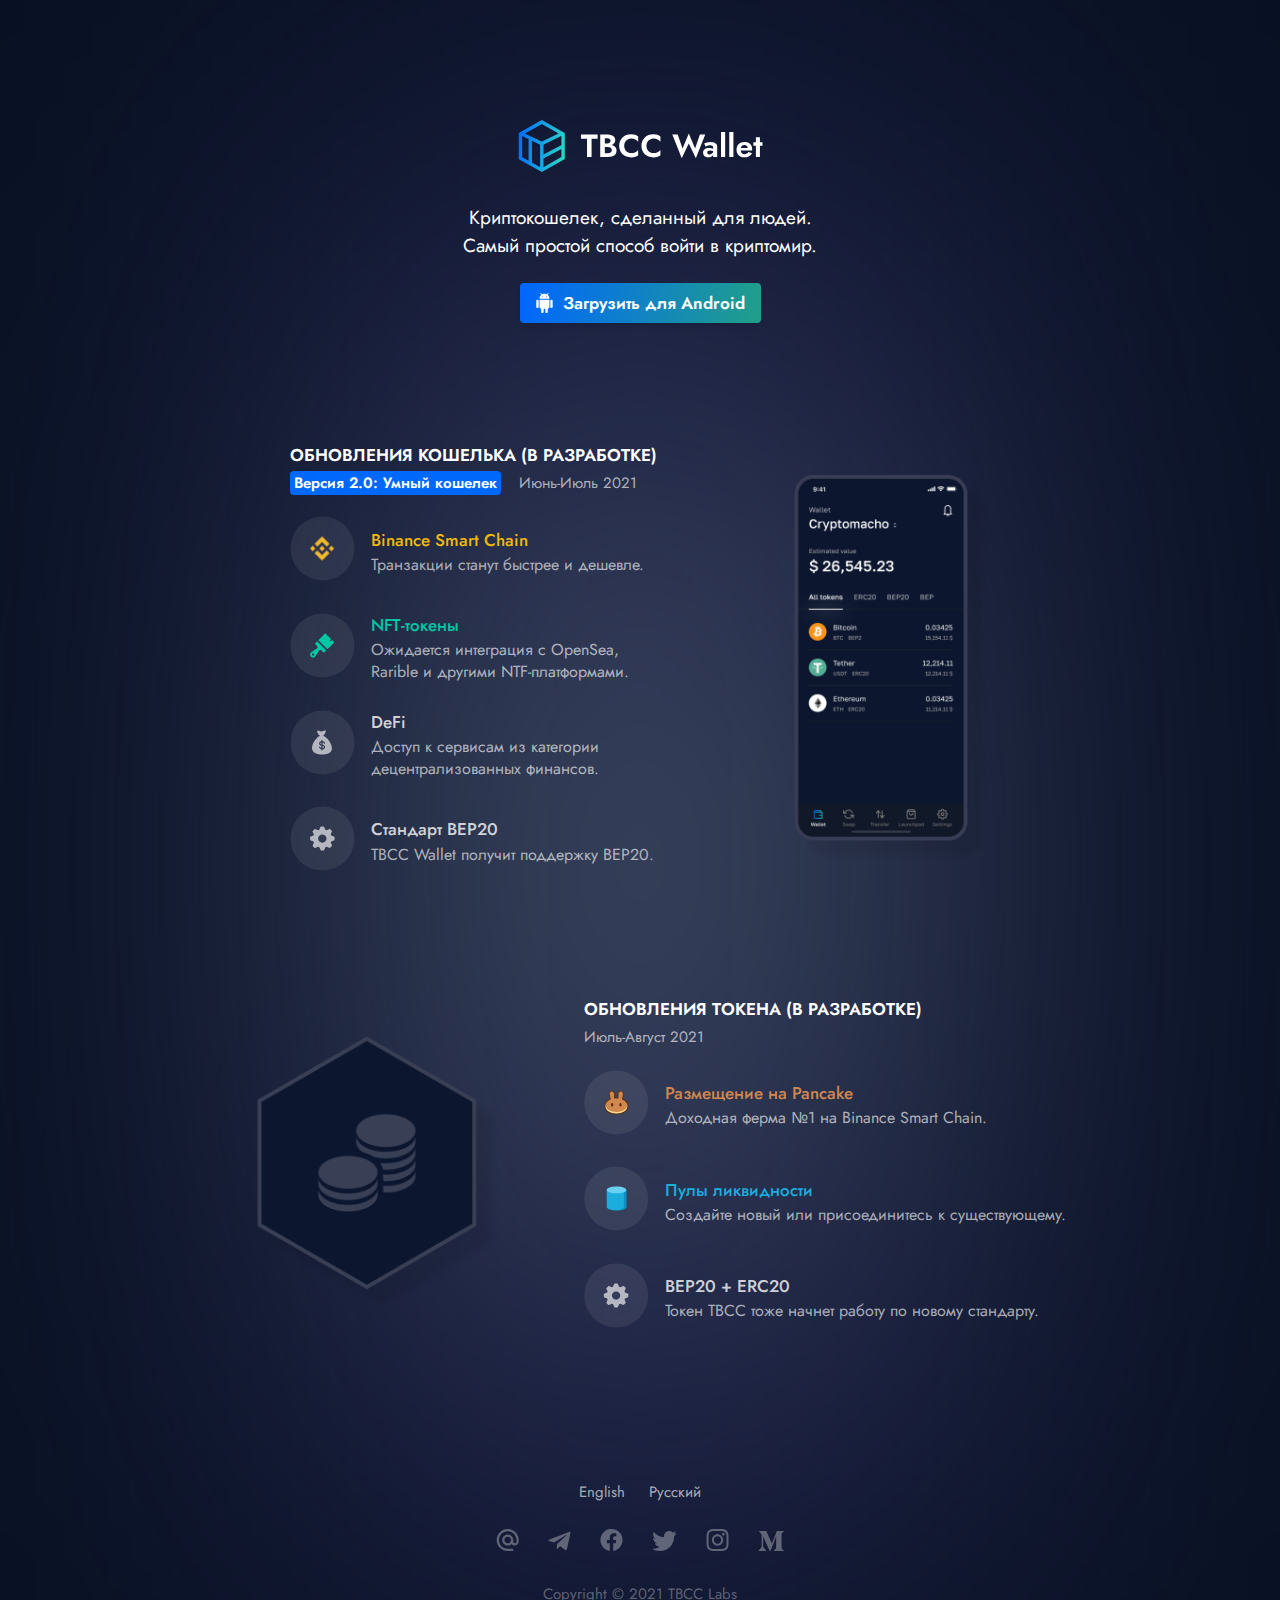
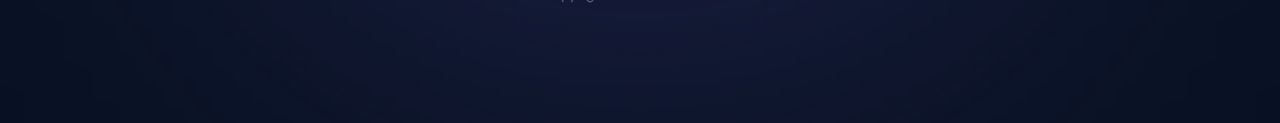
==== ru/index.html @ 80586e75 "rrr" ====
<!DOCTYPE html>
<html lang="en">
  <head>
    <meta charset="utf-8">
    <meta name="viewport" content="width=device-width, initial-scale=1, user-scalable=no, shrink-to-fit=no">
    <link rel="shortcut icon" type="image/x-icon" sizes="256x256" href="../favicon.ico"/>
    <link rel="stylesheet" href="../css/style.css">
    <title>TBCC Wallet</title>
  </head>
<body>


<!-- Yandex.Metrika counter -->
<script type="text/javascript" >
    (function(m,e,t,r,i,k,a){m[i]=m[i]||function(){(m[i].a=m[i].a||[]).push(arguments)};
        m[i].l=1*new Date();k=e.createElement(t),a=e.getElementsByTagName(t)[0],k.async=1,k.src=r,a.parentNode.insertBefore(k,a)})
    (window, document, "script", "https://mc.yandex.ru/metrika/tag.js", "ym");

    ym(75607003, "init", {
        clickmap:true,
        trackLinks:true,
        accurateTrackBounce:true
    });
</script>
<noscript><div><img src="https://mc.yandex.ru/watch/75607003" style="position:absolute; left:-9999px;" alt="" /></div></noscript>
<!-- /Yandex.Metrika counter -->

<!--заглушка-->
<section>
    <div class="center-block">

        <a href="index.html" class="logo">
            <img src="../img/logo.svg" alt="">
        </a>

        <p id="plugP" style="margin-bottom: 0">
            Криптокошелек, сделанный для людей.
        </p>
        <p id="plugPTwo" style="margin-top: 0">Самый простой способ войти в криптомир.</p>

        <a href="https://hk.tbcc.tech/update/tbccwallet.apk" class="btn">
            <svg width="17" height="20" viewBox="0 0 17 20" fill="none" xmlns="http://www.w3.org/2000/svg">
                <g clip-path="url(#clip0)">
                    <path d="M1.41553 6.65836C0.726525 6.65836 0.167969 7.21691 0.167969 7.90592V13.7279C0.167969 14.4169 0.726525 14.9754 1.41553 14.9754C2.10454 14.9754 2.66309 14.4169 2.66309 13.7279V7.90592C2.66309 7.21691 2.10454 6.65836 1.41553 6.65836Z" fill="white"/>
                    <path d="M15.5544 6.65836C14.8654 6.65836 14.3069 7.21691 14.3069 7.90592V13.7279C14.3069 14.4169 14.8654 14.9754 15.5544 14.9754C16.2435 14.9754 16.802 14.4169 16.802 13.7279V7.90592C16.802 7.21691 16.2435 6.65836 15.5544 6.65836Z" fill="white"/>
                    <path d="M13.0594 6.65836H3.91062C3.68095 6.65836 3.49475 6.84455 3.49475 7.07422V13.7279C3.49456 14.7161 4.18992 15.5679 5.15818 15.7656V18.7181C5.15818 19.4071 5.71674 19.9657 6.40575 19.9657C7.09475 19.9657 7.65331 19.4071 7.65331 18.7181V15.8071H9.31674V18.7181C9.31674 19.4071 9.8753 19.9657 10.5643 19.9657C11.2533 19.9657 11.8119 19.4071 11.8119 18.7181V15.7656C12.7801 15.5679 13.4755 14.7161 13.4753 13.7279V7.07422C13.4753 6.84455 13.2891 6.65836 13.0594 6.65836Z" fill="white"/>
                    <path d="M11.5082 1.72799L12.5221 0.71497C12.6872 0.555399 12.6918 0.292163 12.5323 0.126939C12.3727 -0.0382459 12.1095 -0.0428073 11.9442 0.116725C11.9408 0.120078 11.9374 0.123469 11.934 0.126939L10.753 1.30799C9.30654 0.679649 7.66416 0.679649 6.21769 1.30799L5.03668 0.126121C4.87149 -0.0334506 4.60822 -0.0288502 4.44865 0.136335C4.29301 0.297505 4.29301 0.552982 4.44865 0.714113L5.46167 1.72795C4.2267 2.54511 3.48705 3.92994 3.49469 5.41076C3.49469 5.64043 3.68089 5.82663 3.91056 5.82663H13.0594C13.289 5.82663 13.4752 5.64043 13.4752 5.41076C13.4828 3.92998 12.7432 2.54515 11.5082 1.72799Z" fill="white"/>
                    <path d="M6.40574 4.16325C6.63541 4.16325 6.8216 3.97706 6.8216 3.74738C6.8216 3.5177 6.63541 3.33151 6.40574 3.33151C6.17606 3.33151 5.98987 3.5177 5.98987 3.74738C5.98987 3.97706 6.17606 4.16325 6.40574 4.16325Z" fill="#046CF3"/>
                    <path d="M10.5643 4.16325C10.794 4.16325 10.9802 3.97706 10.9802 3.74738C10.9802 3.5177 10.794 3.33151 10.5643 3.33151C10.3346 3.33151 10.1484 3.5177 10.1484 3.74738C10.1484 3.97706 10.3346 4.16325 10.5643 4.16325Z" fill="#046CF3"/>
                </g>
                <defs>
                    <clipPath id="clip0">
                        <rect width="16.6862" height="20" fill="white" transform="translate(0.139648)"/>
                    </clipPath>
                </defs>
            </svg>
            <span id="plugButton">Загрузить для Android</span>
        </a>

        <div class="two-block">
            <div class="column-one">
                <h2 id="plugCaption">Обновления кошелька (в разработке)</h2>
                <div class="caption">
                    <i id="plugVersion">Версия 2.0: Умный кошелек</i>
                    <span id="plugCaptionSpan">Июнь-Июль 2021</span>
                </div>
                <div class="column__list">
                    <div class="list-item">
                        <div class="logo-icon">
                            <img src="../img/icon1.svg" alt="">
                        </div>
                        <div class="text">
                            <div class="name name--yellow">Binance Smart Chain</div>
                            <p id="plugItemOne">Транзакции станут быстрее и дешевле.</p>
                        </div>
                    </div>
                    <div class="list-item">
                        <div class="logo-icon">
                            <img src="../img/icon2.svg" alt="">
                        </div>
                        <div class="text">
                            <div class="name name--green" id="plugSpanOne">NFT-токены</div>
                            <p id="plugItemTwo" style="max-width: 280px">
                                Ожидается интеграция с OpenSea, Rarible и другими NTF-платформами.
                            </p>
                        </div>
                    </div>
                    <div class="list-item">
                        <div class="logo-icon">
                            <img src="../img/icon4.svg" alt="">
                        </div>
                        <div class="text">
                            <div class="name">DeFi</div>
                            <p id="plugItemFour">Доступ к сервисам из категории децентрализованных финансов.</p>
                        </div>
                    </div>
                    <div class="list-item">
                        <div class="logo-icon">
                            <img src="../img/icon3.svg" alt="">
                        </div>
                        <div class="text">
                            <div class="name" id="plugSpanTwo">Стандарт BEP20</div>
                            <p id="plugItemThree">
                                TBCC Wallet получит поддержку BEP20.
                            </p>
                        </div>
                    </div>
                </div>
            </div>
            <div class="column-two">
                <div class="img">
                    <img src="../img/plug2.png"
                         alt="img"
                         srcset="../img/plug2.png 2x"
                    >
                </div>
            </div>
        </div>

        <div class="two-block reverse">
            <div class="column-two">
                <div class="img">
                    <img src="../img/token1x.png">
                </div>
            </div>
            <div class="column-one">
                <h2 id="plugH2Two">Обновления токена (в разработке)</h2>
                <div class="caption">
                    <span style="margin-left: 0; margin-top: -2px" id="plugSpanThree">Июль-Август 2021</span>
                </div>
                <div class="column__list">
                    <div class="list-item">
                        <div class="logo-icon">
                            <img src="../img/icon5.svg" alt="">
                        </div>
                        <div class="text">
                            <div class="name name--orange" id="plugSpanFour">Размещение на Pancake</div>
                            <p id="plugItemFive" class="no-wrap">Доходная ферма №1 на Binance Smart Chain.</p>
                        </div>
                    </div>
                    <div class="list-item">
                        <div class="logo-icon">
                            <img src="../img/icon6.svg" alt="">
                        </div>
                        <div class="text">
                            <div class="name name--blue" id="plugSpanFive">Пулы ликвидности</div>
                            <p id="plugItemSix" class="no-wrap">
                                Создайте новый или присоединитесь к существующему.
                            </p>
                        </div>
                    </div>
                    <div class="list-item">
                        <div class="logo-icon">
                            <img src="../img/icon7.svg" alt="">
                        </div>
                        <div class="text">
                            <div class="name">BEP20 + ERC20</div>
                            <p id="plugItemSeven" class="no-wrap">Токен TBCC тоже начнет работу по новому стандарту.</p>
                        </div>
                    </div>
                </div>
            </div>
        </div>

        <div class="lang-box">
            <!--            <span id="lang-ch">简体中文</span>-->
            <span style="margin-left: 0" id="lang-en">English</span>
            <span id="lang-ru">Русский</span>
        </div>

        <div class="soc-box">
            <a href="mailto:feedback@tbccwallet.com">
                <svg width="23" height="22" viewBox="0 0 23 22" fill="none" xmlns="http://www.w3.org/2000/svg">
                    <path d="M11.7123 0C5.64028 0 0.71228 4.928 0.71228 11C0.71228 17.072 5.64028 22 11.7123 22H17.2123V19.8H11.7123C6.93828 19.8 2.91228 15.774 2.91228 11C2.91228 6.226 6.93828 2.2 11.7123 2.2C16.4863 2.2 20.5123 6.226 20.5123 11V12.573C20.5123 13.442 19.7313 14.3 18.8623 14.3C17.9933 14.3 17.2123 13.442 17.2123 12.573V11C17.2123 7.964 14.7483 5.5 11.7123 5.5C8.67628 5.5 6.21228 7.964 6.21228 11C6.21228 14.036 8.67628 16.5 11.7123 16.5C13.2303 16.5 14.6163 15.884 15.6063 14.883C16.3213 15.862 17.5533 16.5 18.8623 16.5C21.0293 16.5 22.7123 14.74 22.7123 12.573V11C22.7123 4.928 17.7843 0 11.7123 0ZM11.7123 14.3C9.88628 14.3 8.41228 12.826 8.41228 11C8.41228 9.174 9.88628 7.7 11.7123 7.7C13.5383 7.7 15.0123 9.174 15.0123 11C15.0123 12.826 13.5383 14.3 11.7123 14.3Z" fill="white" fill-opacity="0.32"/>
                </svg>
            </a>
            <a href="https://t.me/tbcc_news">
                <svg width="23" height="20" viewBox="0 0 23 20" fill="none" xmlns="http://www.w3.org/2000/svg">
                    <path d="M20.9279 0.895567L1.44176 8.40964C0.112916 8.94285 0.119189 9.68516 1.20129 10.0166L6.2009 11.5775L17.7788 4.27256C18.3256 3.94114 18.8264 4.11887 18.4145 4.4848L9.03423 12.9503L9.13041 13.1186L9.03423 12.9513L8.68921 18.1078C8.88517 18.1053 9.07802 18.0585 9.2533 17.9709C9.42858 17.8833 9.58174 17.7571 9.70126 17.6018L12.1321 15.2389L17.1871 18.9756C18.1176 19.4879 18.7888 19.2223 19.0209 18.1109L22.3393 2.4722C22.6791 1.1099 21.8197 0.492001 20.93 0.895567" fill="white"/>
                </svg>
            </a>
            <a href="https://www.facebook.com/TBCC-Labs-112734580490523/" class="facebook">
                <svg width="23" height="22" viewBox="0 0 23 22" fill="none" xmlns="http://www.w3.org/2000/svg">
                    <path d="M22.5502 11.0687C22.5504 8.95335 21.9444 6.88221 20.8039 5.1006C19.6635 3.31899 18.0363 1.90154 16.1151 1.01612C14.194 0.130707 12.0593 -0.185581 9.96393 0.104716C7.86856 0.395012 5.90028 1.27973 4.29219 2.6541C2.6841 4.02846 1.50357 5.8349 0.890414 7.85946C0.277253 9.88403 0.25715 12.0419 0.832484 14.0775C1.40782 16.1132 2.55449 17.9413 4.13669 19.3454C5.7189 20.7495 7.67035 21.6707 9.75994 22V14.2608H6.93329V11.0687H9.75994V8.6296C9.69834 8.06038 9.76279 7.48458 9.94873 6.94308C10.1347 6.40157 10.4375 5.90764 10.8358 5.49635C11.2341 5.08506 11.7181 4.76649 12.2533 4.56326C12.7886 4.36003 13.362 4.27712 13.9329 4.32042C14.7578 4.33149 15.5815 4.409 16.3942 4.5485V7.25004H15.0036C14.7651 7.21912 14.5228 7.24197 14.2943 7.31692C14.0658 7.39187 13.857 7.51701 13.6832 7.68318C13.5094 7.84935 13.375 8.05232 13.2898 8.2772C13.2047 8.50209 13.1709 8.74318 13.1911 8.98279V11.0577H16.2691L15.7786 14.2486H13.1911V21.9889C15.7989 21.5879 18.1767 20.266 19.8936 18.2626C21.6106 16.2593 22.553 13.7071 22.5502 11.0687Z" fill="white"/>
                </svg>
            </a>
            <a href="https://m.facebook.com/TBCC-Labs-112734580490523/" class="facebook-mobile">
                <svg width="23" height="22" viewBox="0 0 23 22" fill="none" xmlns="http://www.w3.org/2000/svg">
                    <path d="M22.5502 11.0687C22.5504 8.95335 21.9444 6.88221 20.8039 5.1006C19.6635 3.31899 18.0363 1.90154 16.1151 1.01612C14.194 0.130707 12.0593 -0.185581 9.96393 0.104716C7.86856 0.395012 5.90028 1.27973 4.29219 2.6541C2.6841 4.02846 1.50357 5.8349 0.890414 7.85946C0.277253 9.88403 0.25715 12.0419 0.832484 14.0775C1.40782 16.1132 2.55449 17.9413 4.13669 19.3454C5.7189 20.7495 7.67035 21.6707 9.75994 22V14.2608H6.93329V11.0687H9.75994V8.6296C9.69834 8.06038 9.76279 7.48458 9.94873 6.94308C10.1347 6.40157 10.4375 5.90764 10.8358 5.49635C11.2341 5.08506 11.7181 4.76649 12.2533 4.56326C12.7886 4.36003 13.362 4.27712 13.9329 4.32042C14.7578 4.33149 15.5815 4.409 16.3942 4.5485V7.25004H15.0036C14.7651 7.21912 14.5228 7.24197 14.2943 7.31692C14.0658 7.39187 13.857 7.51701 13.6832 7.68318C13.5094 7.84935 13.375 8.05232 13.2898 8.2772C13.2047 8.50209 13.1709 8.74318 13.1911 8.98279V11.0577H16.2691L15.7786 14.2486H13.1911V21.9889C15.7989 21.5879 18.1767 20.266 19.8936 18.2626C21.6106 16.2593 22.553 13.7071 22.5502 11.0687Z" fill="white"/>
                </svg>
            </a>
            <a href="https://twitter.com/LabsTbcc">
                <svg width="25" height="20" viewBox="0 0 25 20" fill="none" xmlns="http://www.w3.org/2000/svg">
                    <path d="M24.6788 2.37236C23.7741 2.77326 22.8022 3.04414 21.7805 3.16658C22.8347 2.53575 23.6234 1.5429 23.9995 0.373289C23.009 0.961624 21.9249 1.37575 20.7945 1.59766C20.0342 0.78596 19.0273 0.247955 17.93 0.0671694C16.8327 -0.113617 15.7064 0.0729309 14.726 0.59785C13.7456 1.12277 12.9659 1.95669 12.5079 2.97014C12.05 3.98359 11.9395 5.11988 12.1936 6.20257C10.1866 6.1018 8.22317 5.58015 6.43082 4.67147C4.63848 3.76279 3.05722 2.48739 1.78969 0.928046C1.35629 1.67567 1.10708 2.54248 1.10708 3.46563C1.10659 4.29667 1.31125 5.11499 1.70288 5.84798C2.09451 6.58096 2.66101 7.20594 3.35211 7.66748C2.55061 7.64198 1.7668 7.42541 1.0659 7.03579V7.1008C1.06582 8.26638 1.46901 9.39609 2.20704 10.2982C2.94507 11.2004 3.9725 11.8194 5.11498 12.0503C4.37146 12.2515 3.59193 12.2811 2.83528 12.137C3.15762 13.1399 3.78551 14.0169 4.63105 14.6452C5.47659 15.2735 6.49745 15.6217 7.55071 15.641C5.76274 17.0446 3.55461 17.806 1.28152 17.8026C0.878871 17.8027 0.476558 17.7792 0.0766602 17.7322C2.38397 19.2157 5.06984 20.003 7.81292 20C17.0986 20 22.1749 12.3092 22.1749 5.63915C22.1749 5.42245 22.1694 5.20358 22.1597 4.98687C23.1471 4.27281 23.9994 3.38858 24.6767 2.37562L24.6788 2.37236Z" fill="white" fill-opacity="0.32"/>
                </svg>
            </a>
            <a href="http://Instagram.com/tbcc_labs">
                <svg width="23" height="22" viewBox="0 0 23 22" fill="none" xmlns="http://www.w3.org/2000/svg">
                    <path d="M11.5503 1.98202C14.4874 1.98202 14.8353 1.9932 15.9952 2.04612C17.0677 2.09507 17.6501 2.27427 18.0378 2.42487C18.5512 2.62442 18.9177 2.86282 19.3026 3.24773C19.6875 3.63263 19.9259 3.99911 20.1254 4.51251C20.276 4.90017 20.4552 5.48261 20.5042 6.55506C20.5571 7.71501 20.5683 8.06288 20.5683 11C20.5683 13.9372 20.5571 14.285 20.5042 15.4449C20.4552 16.5174 20.276 17.0999 20.1254 17.4875C19.9259 18.0009 19.6875 18.3674 19.3026 18.7523C18.9177 19.1372 18.5512 19.3756 18.0378 19.5751C17.6501 19.7258 17.0677 19.905 15.9952 19.9539C14.8355 20.0068 14.4876 20.018 11.5503 20.018C8.61296 20.018 8.26508 20.0068 7.10535 19.9539C6.03286 19.905 5.45042 19.7258 5.06281 19.5751C4.54936 19.3756 4.18288 19.1372 3.79798 18.7523C3.41307 18.3674 3.17466 18.0009 2.97516 17.4875C2.82452 17.0999 2.64532 16.5174 2.59637 15.445C2.54345 14.285 2.53227 13.9372 2.53227 11C2.53227 8.06288 2.54345 7.71501 2.59637 6.5551C2.64532 5.48261 2.82452 4.90017 2.97516 4.51251C3.17466 3.99911 3.41307 3.63263 3.79798 3.24773C4.18288 2.86282 4.54936 2.62442 5.06281 2.42487C5.45042 2.27427 6.03286 2.09507 7.10531 2.04612C8.26525 1.9932 8.61313 1.98202 11.5503 1.98202ZM11.5503 0C8.56283 0 8.18827 0.0126627 7.01501 0.0661955C5.84414 0.119641 5.04456 0.305565 4.34483 0.577508C3.62148 0.85862 3.00804 1.23475 2.39652 1.84627C1.785 2.45779 1.40887 3.07123 1.12776 3.79458C0.855814 4.49431 0.66989 5.29389 0.616445 6.46476C0.562912 7.63798 0.550293 8.01258 0.550293 11C0.550293 13.9875 0.562912 14.3621 0.616445 15.5353C0.66989 16.7062 0.855814 17.5057 1.12776 18.2055C1.40887 18.9288 1.785 19.5423 2.39652 20.1538C3.00804 20.7653 3.62148 21.1414 4.34483 21.4225C5.04456 21.6945 5.84414 21.8804 7.01501 21.9338C8.18827 21.9874 8.56283 22 11.5503 22C14.5377 22 14.9123 21.9874 16.0855 21.9338C17.2564 21.8804 18.056 21.6945 18.7557 21.4225C19.4791 21.1414 20.0925 20.7653 20.704 20.1538C21.3155 19.5423 21.6917 18.9288 21.9728 18.2055C22.2447 17.5057 22.4307 16.7062 22.4841 15.5353C22.5376 14.3621 22.5503 13.9875 22.5503 11C22.5503 8.01258 22.5376 7.63798 22.4841 6.46476C22.4307 5.29389 22.2447 4.49431 21.9728 3.79458C21.6917 3.07123 21.3155 2.45779 20.704 1.84627C20.0925 1.23475 19.4791 0.85862 18.7557 0.577508C18.056 0.305565 17.2564 0.119641 16.0855 0.0661955C14.9123 0.0126627 14.5377 0 11.5503 0ZM11.5503 5.35136C8.43061 5.35136 5.9016 7.88036 5.9016 11C5.9016 14.1197 8.43061 16.6487 11.5503 16.6487C14.6699 16.6487 17.1989 14.1197 17.1989 11C17.1989 7.88036 14.6699 5.35136 11.5503 5.35136ZM11.5503 14.6667C9.52524 14.6667 7.88358 13.0251 7.88358 11C7.88358 8.97499 9.52524 7.33333 11.5503 7.33333C13.5753 7.33333 15.217 8.97499 15.217 11C15.217 13.0251 13.5753 14.6667 11.5503 14.6667ZM18.7421 5.12819C18.7421 5.85721 18.1511 6.44821 17.4221 6.44821C16.6931 6.44821 16.1021 5.85721 16.1021 5.12819C16.1021 4.39916 16.6931 3.80821 17.4221 3.80821C18.1511 3.80821 18.7421 4.39916 18.7421 5.12819Z" fill="white"/>
                </svg>
            </a>
            <a href="https://tbcclabs.medium.com/">
                <svg width="26" height="20" viewBox="0 0 26 20" fill="none" xmlns="http://www.w3.org/2000/svg">
                    <path d="M23.8115 2.35024L25.8181 0.422258V0H18.8688L13.9163 12.3863L8.28288 0H0.996467V0.422258L3.34017 3.25696C3.5693 3.46645 3.68714 3.77414 3.65768 4.08183V15.2209C3.72969 15.6236 3.60203 16.0327 3.32053 16.3241L0.678955 19.5417V19.9574H8.16177V19.5352L5.52347 16.3273C5.38211 16.1838 5.27578 16.0096 5.21276 15.8183C5.14974 15.6269 5.13173 15.4237 5.16013 15.2242V5.58756L11.7297 19.964H12.4924L18.1421 5.58756V17.0409C18.1421 17.3421 18.1421 17.4043 17.9457 17.6039L15.913 19.5777V20H25.7722V19.5777L23.8115 17.6498C23.6413 17.5188 23.5529 17.2995 23.5889 17.0867V2.91326C23.572 2.80807 23.5837 2.70026 23.6229 2.60117C23.6621 2.50209 23.7272 2.41541 23.8115 2.35024Z" fill="white" fill-opacity="0.32"/>
                </svg>
            </a>
        </div>

        <div class="corp">Copyright © 2021 TBCC Labs</div>

    </div>

</section>
<!-- конец заглушки-->

    <script src="../js/jquery.min.js"></script>
    <script src="../js/scripts.js"></script>
  </body>
</html>
---- css/style.css ----
@font-face {
  font-family: 'Jost-SemiBold';
  src: url("../fonts/Jost-SemiBold.eot");
  src: local("Jost SemiBold"), local("Jost-SemiBold"), url("../fonts/Jost-SemiBold.eot?#iefix") format("embedded-opentype"), url("../fonts/Jost-SemiBold.woff2") format("woff2"), url("../fonts/Jost-SemiBold.woff") format("woff"), url("../fonts/Jost-SemiBold.ttf") format("truetype");
  font-weight: 600;
  font-style: normal; }
@font-face {
  font-family: 'Jost-Regular';
  src: url("../fonts/Jost-Regular.eot");
  src: local("Jost Regular"), local("Jost-Regular"), url("../fonts/Jost-Regular.eot?#iefix") format("embedded-opentype"), url("../fonts/Jost-Regular.woff2") format("woff2"), url("../fonts/Jost-Regular.woff") format("woff"), url("../fonts/Jost-Regular.ttf") format("truetype");
  font-weight: normal;
  font-style: normal; }
@font-face {
  font-family: 'Jost-Bold';
  src: url("../fonts/Jost-Bold.eot");
  src: local("Jost Bold"), local("Jost-Bold"), url("../fonts/Jost-Bold.eot?#iefix") format("embedded-opentype"), url("../fonts/Jost-Bold.woff2") format("woff2"), url("../fonts/Jost-Bold.woff") format("woff"), url("../fonts/Jost-Bold.ttf") format("truetype");
  font-weight: bold;
  font-style: normal; }
@font-face {
  font-family: 'Jost-Medium';
  src: url("../fonts/Jost-Medium.eot");
  src: local("Jost Medium"), local("Jost-Medium"), url("../fonts/Jost-Medium.eot?#iefix") format("embedded-opentype"), url("../fonts/Jost-Medium.woff2") format("woff2"), url("../fonts/Jost-Medium.woff") format("woff"), url("../fonts/Jost-Medium.ttf") format("truetype");
  font-weight: 500;
  font-style: normal; }
/*reset css*/
html, body, div, span, applet, object, iframe,
h1, h2, h3, h4, h5, h6, p, blockquote, pre,
a, abbr, acronym, address, big, cite, code,
del, dfn, em, img, ins, kbd, q, s, samp,
small, strike, strong, sub, sup, tt, var,
b, u, i, center,
dl, dt, dd, ol, ul, li,
fieldset, form, label, legend,
table, caption, tbody, tfoot, thead, tr, th, td,
article, aside, canvas, details, embed,
figure, figcaption, footer, header, hgroup,
menu, nav, output, ruby, section, summary,
time, mark, audio, video {
  margin: 0;
  padding: 0;
  border: 0;
  font-size: 100%;
  font-family: inherit;
  vertical-align: baseline; }

/* HTML5 display-role reset for older browsers */
article, aside, details, figcaption, figure,
footer, header, hgroup, menu, nav, section {
  display: block; }

html, body {
  width: 100vw; }

a {
  text-decoration: none;
  -webkit-transition: all 0.5s ease;
  -o-transition: all 0.5s ease;
  transition: all 0.5s ease; }
  a:hover {
    text-decoration: none; }

body {
  font-family: "Jost-Regular", sans-serif;
  font-style: normal;
  font-weight: normal;
  font-size: 16px;
  line-height: 1.6;
  color: white;
  background: #081122;
  overflow-x: hidden; }
  body::-webkit-scrollbar {
    width: 0; }

p {
  font-family: 'Jost-Regular', sans-serif;
  font-style: normal;
  font-weight: normal;
  font-size: 19px;
  line-height: 1.47;
  text-align: center;
  color: #FFFFFF;
  margin: 24px 0;
  max-width: 365px; }
  @media (max-width: 768px) {
    p {
      text-align: left; } }

h2 {
  font-family: 'Jost-Semibold', sans-serif;
  font-style: normal;
  font-weight: 600;
  font-size: 17px;
  line-height: 24px;
  text-transform: uppercase;
  color: #FFFFFF;
  margin-bottom: 8px; }

.btn {
  display: -webkit-box;
  display: -ms-flexbox;
  display: flex;
  -webkit-box-pack: center;
  -ms-flex-pack: center;
  justify-content: center;
  -webkit-box-align: center;
  -ms-flex-align: center;
  align-items: center;
  font-family: 'Jost-SemiBold', sans-serif;
  font-style: normal;
  font-size: 17px;
  line-height: 1.4;
  color: #FFFFFF;
  width: auto;
  padding: 0 16px;
  box-sizing: border-box;
  height: 40px;
  background: -o-linear-gradient(349.78deg, #0066FF 0%, #209E8B 97.55%);
  background: linear-gradient(100.22deg, #0066FF 0%, #209E8B 97.55%);
  -webkit-box-shadow: 0px 4px 4px rgba(0, 0, 0, 0.1);
  box-shadow: 0px 4px 4px rgba(0, 0, 0, 0.1);
  border-radius: 4px;
  margin-bottom: 120px;
  -webkit-transition: all 0.5s ease;
  -o-transition: all 0.5s ease;
  transition: all 0.5s ease; }
  .btn:hover {
    background: -o-linear-gradient(100.22deg, #1971F5 0%, #25BBA4 97.55%);
    background: -o-linear-gradient(349.78deg, #1971F5 0%, #25BBA4 97.55%);
    background: linear-gradient(100.22deg, #1971F5 0%, #25BBA4 97.55%); }
  @media (max-width: 768px) {
    .btn {
      margin-bottom: 60px; } }
  .btn svg {
    margin-right: 10px; }

section {
  display: -webkit-box;
  display: -ms-flexbox;
  display: flex;
  -webkit-box-pack: center;
  -ms-flex-pack: center;
  justify-content: center;
  -webkit-box-align: center;
  -ms-flex-align: center;
  align-items: center;
  width: 100%;
  height: auto;
  min-height: 100vh;
  padding: 120px 0;
  -webkit-box-sizing: border-box;
  box-sizing: border-box; }
  @media (max-width: 768px) {
    section {
      padding: 35px 0; } }

.no-wrap {
  white-space: nowrap; }

.center-block {
  display: -webkit-box;
  display: -ms-flexbox;
  display: flex;
  -webkit-box-orient: vertical;
  -webkit-box-direction: normal;
  -ms-flex-direction: column;
  flex-direction: column;
  -webkit-box-align: center;
  -ms-flex-align: center;
  align-items: center;
  width: 90%;
  max-width: 700px;
  position: relative; }
  @media (max-width: 768px) {
    .center-block {
      -webkit-box-align: start;
      -ms-flex-align: start;
      align-items: flex-start; } }
  .center-block:before {
    content: '';
    background: -o-radial-gradient(50% 50% at 50% 50%, #4d5d6c 60%, #1f214d 60%);
    background: -o-radial-gradient(50% 50%, 50% 50%, #4d5d6c 60%, #1f214d 60%);
    background: radial-gradient(50% 50% at 50% 50%, #4d5d6c 60%, #1f214d 60%);
    -webkit-filter: blur(250px);
    filter: blur(250px);
    width: 100%;
    height: 100%;
    position: absolute;
    top: 50%;
    left: 50%;
    -webkit-transform: translate(-50%, -50%);
    -ms-transform: translate(-50%, -50%);
    transform: translate(-50%, -50%);
    z-index: -1; }

.two-block {
  display: -webkit-box;
  display: -ms-flexbox;
  display: flex;
  -webkit-box-pack: justify;
  -ms-flex-pack: justify;
  justify-content: space-between;
  -webkit-box-align: center;
  -ms-flex-align: center;
  align-items: center;
  width: 100%;
  height: auto;
  margin-bottom: 94px; }
  .two-block.reverse {
    margin: 0 -50px;
    width: calc(100% + 100px);
    margin-bottom: 124px; }
    @media (max-width: 990px) {
      .two-block.reverse {
        width: 100%;
        margin: 0;
        margin-bottom: 40px; } }
    .two-block.reverse .column-two {
      width: 40%; }
      .two-block.reverse .column-two .img {
        max-width: 260px; }
    .two-block.reverse .column-one {
      width: 57%; }
      @media (max-width: 768px) {
        .two-block.reverse .column-one {
          width: 100%; } }
  @media (max-width: 768px) {
    .two-block {
      margin-bottom: 40px; } }

.column-one {
  width: 70%;
  display: -webkit-box;
  display: -ms-flexbox;
  display: flex;
  -webkit-box-orient: vertical;
  -webkit-box-direction: normal;
  -ms-flex-direction: column;
  flex-direction: column; }
  @media (max-width: 768px) {
    .column-one {
      width: 100%; } }
  .column-one .caption {
    font-family: 'Jost-SemiBold', sans-serif;
    font-style: normal;
    font-size: 15px;
    line-height: 1;
    color: #FFFFFF;
    margin-bottom: 24px; }
    .column-one .caption i {
      font-style: normal;
      padding: 1px 4px;
      background: #0168FC;
      border-radius: 4px;
      max-width: -webkit-max-content;
      max-width: -moz-max-content;
      max-width: max-content; }
    @media (max-width: 768px) {
      .column-one .caption {
        display: -webkit-box;
        display: -ms-flexbox;
        display: flex;
        -webkit-box-orient: vertical;
        -webkit-box-direction: normal;
        -ms-flex-direction: column;
        flex-direction: column; } }
    .column-one .caption span {
      font-family: 'Jost-Regular', sans-serif;
      font-size: 15px;
      line-height: 17px;
      color: rgba(255, 255, 255, 0.64);
      margin-left: 13px; }
      @media (max-width: 768px) {
        .column-one .caption span {
          margin-left: 0;
          margin-top: 8px; } }
  .column-one .column__list {
    display: -webkit-box;
    display: -ms-flexbox;
    display: flex;
    -webkit-box-orient: vertical;
    -webkit-box-direction: normal;
    -ms-flex-direction: column;
    flex-direction: column;
    width: 100%; }
    .column-one .column__list .list-item {
      display: -webkit-box;
      display: -ms-flexbox;
      display: flex;
      margin-bottom: 24px;
      -webkit-box-align: center;
      -ms-flex-align: center;
      align-items: center;
      -webkit-box-pack: start;
      -ms-flex-pack: start;
      justify-content: flex-start; }
      .column-one .column__list .list-item .logo-icon {
        margin-right: 16px; }
        .column-one .column__list .list-item .logo-icon img {
          width: 65px;
          height: 65px; }
      .column-one .column__list .list-item .text {
        display: -webkit-box;
        display: -ms-flexbox;
        display: flex;
        -webkit-box-orient: vertical;
        -webkit-box-direction: normal;
        -ms-flex-direction: column;
        flex-direction: column;
        -webkit-box-align: start;
        -ms-flex-align: start;
        align-items: flex-start; }
        .column-one .column__list .list-item .text .name {
          font-family: 'Jost-Medium', sans-serif;
          font-style: normal;
          font-weight: 500;
          font-size: 17px;
          line-height: 1.18;
          text-align: center;
          color: rgba(255, 255, 255, 0.8);
          margin-bottom: 4px; }
          .column-one .column__list .list-item .text .name.name--yellow {
            color: #F0B90B; }
          .column-one .column__list .list-item .text .name.name--green {
            color: #01C7A5; }
          .column-one .column__list .list-item .text .name.name--orange {
            color: #D1884F; }
          .column-one .column__list .list-item .text .name.name--blue {
            color: #1AADDE; }
        .column-one .column__list .list-item .text p {
          font-family: 'Jost-Regular', sans-serif;
          font-style: normal;
          font-weight: normal;
          font-size: 16px;
          line-height: 22px;
          color: rgba(255, 255, 255, 0.64);
          margin: 0;
          text-align: left; }
          @media (max-width: 810px) {
            .column-one .column__list .list-item .text p {
              white-space: normal; } }
          @media (max-width: 768px) {
            .column-one .column__list .list-item .text p {
              white-space: nowrap; } }
          @media (max-width: 640px) {
            .column-one .column__list .list-item .text p {
              white-space: normal; } }

.column-two {
  width: 28%; }
  @media (max-width: 768px) {
    .column-two {
      display: none; } }
  .column-two .img {
    position: relative;
    width: 100%;
    max-width: 227px; }
    .column-two .img img {
      width: 100%;
      height: auto; }

.lang-box {
  display: -webkit-box;
  display: -ms-flexbox;
  display: flex;
  -webkit-box-pack: center;
  -ms-flex-pack: center;
  justify-content: center;
  -webkit-box-align: center;
  -ms-flex-align: center;
  align-items: center;
  margin-bottom: 28px; }
  .lang-box span {
    font-family: 'Jost-Regular', sans-serif;
    font-style: normal;
    font-weight: normal;
    font-size: 15px;
    line-height: 17px;
    color: rgba(255, 255, 255, 0.64);
    cursor: pointer;
    -webkit-transition: color 0.5s ease;
    -o-transition: color 0.5s ease;
    transition: color 0.5s ease; }
    .lang-box span:nth-last-child(1) {
      margin-left: 24px; }
    .lang-box span:nth-last-child(2) {
      margin-left: 24px; }
    .lang-box span:hover {
      color: #FFFFFF; }

.facebook-mobile {
  display: none; }
  @media (max-width: 768px) {
    .facebook-mobile {
      display: inline-flex; } }

@media (max-width: 768px) {
  .facebook {
    display: none; } }
.soc-box a {
  margin: 0 12px;
  -webkit-transition: all 0.5s ease;
  -o-transition: all 0.5s ease;
  transition: all 0.5s ease; }
  .soc-box a svg path {
    fill-opacity: 0.32;
    -webkit-transition: all 0.5s ease;
    -o-transition: all 0.5s ease;
    transition: all 0.5s ease; }
  .soc-box a:hover svg path {
    fill-opacity: 1; }
  @media (max-width: 768px) {
    .soc-box a:nth-child(1) {
      margin-left: 0; } }

.corp {
  font-family: 'Jost-Regular', sans-serif;
  font-style: normal;
  font-weight: normal;
  font-size: 15px;
  line-height: 17px;
  color: rgba(255, 255, 255, 0.32);
  margin-top: 28px; }

/*# sourceMappingURL=style.css.map */
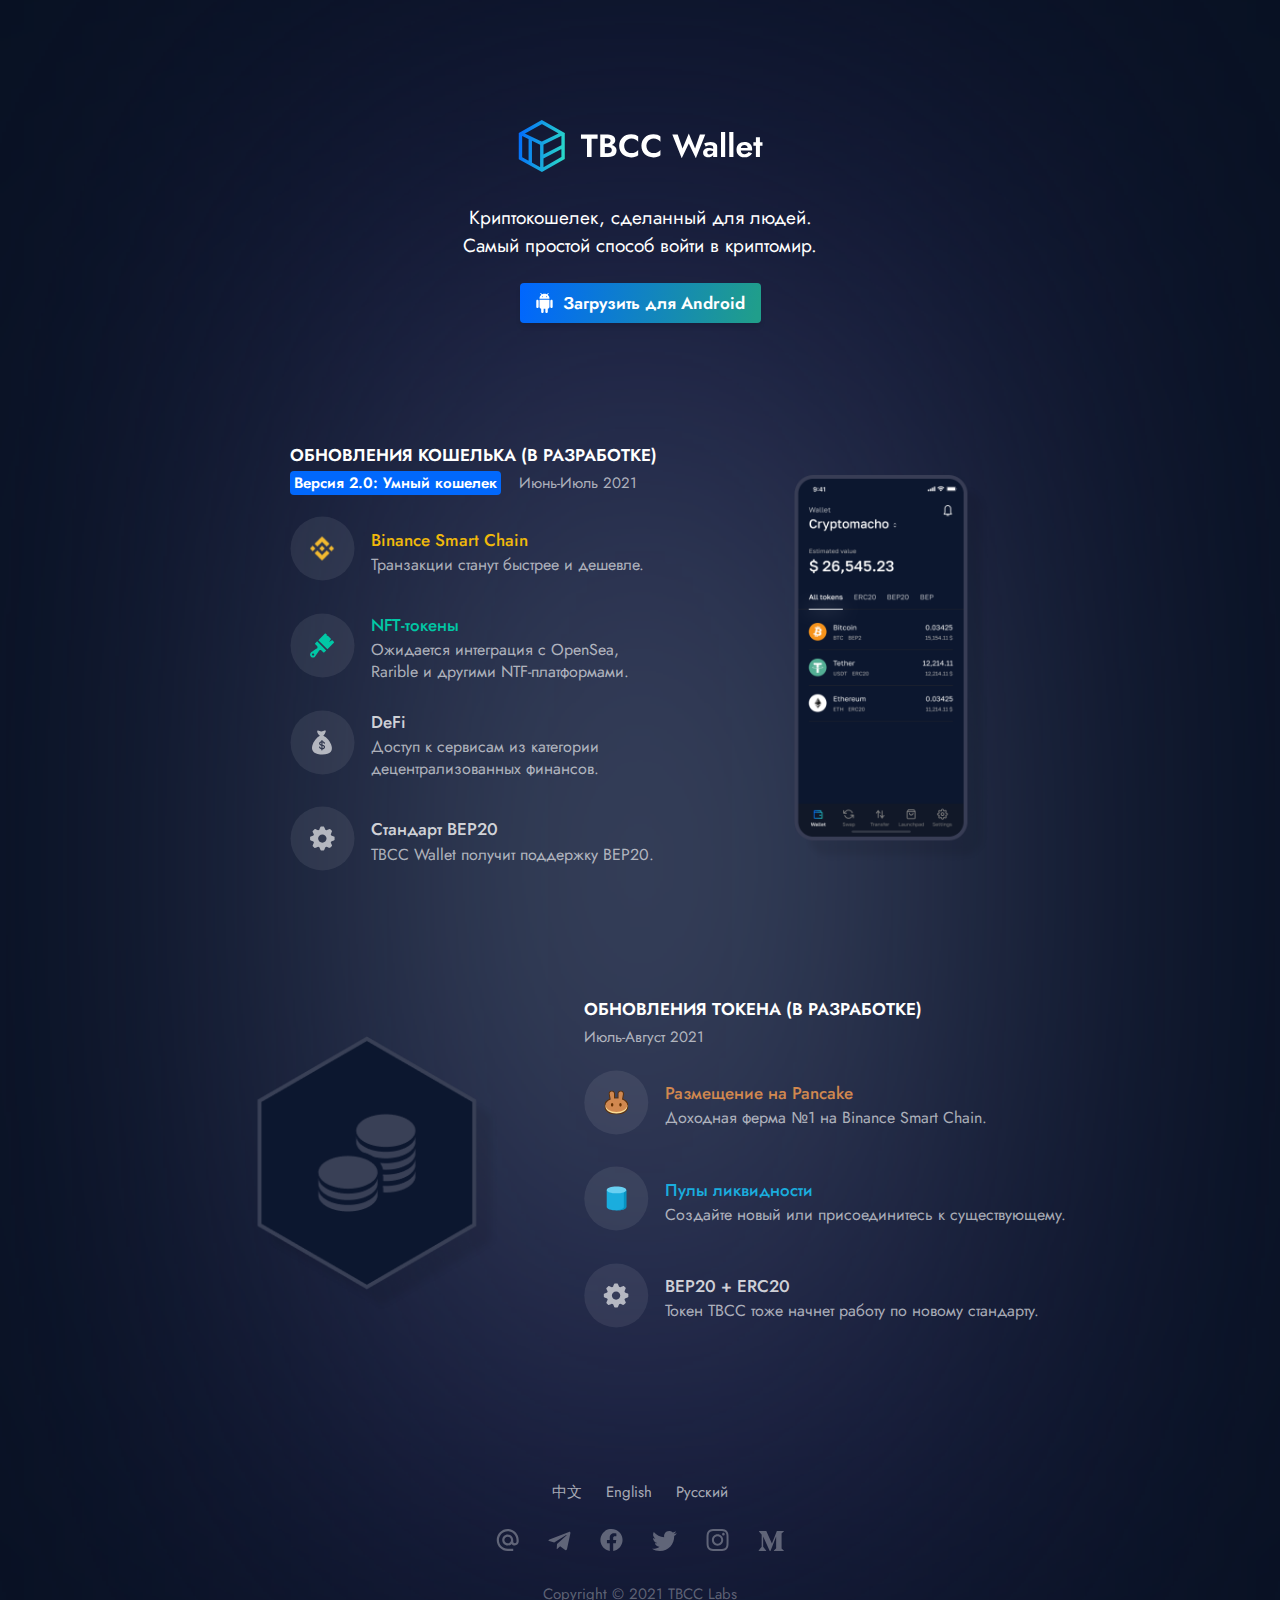
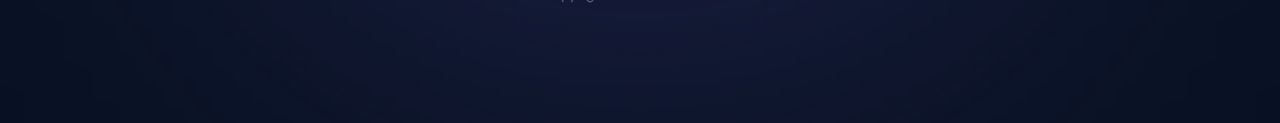
==== commit 0c48ffae: "lang-zh" ====
--- a/ru/index.html
+++ b/ru/index.html
@@ -163,8 +163,8 @@
         </div>
 
         <div class="lang-box">
-            <!--            <span id="lang-ch">简体中文</span>-->
-            <span style="margin-left: 0" id="lang-en">English</span>
+            <span id="lang-zh">中文</span>
+            <span id="lang-en">English</span>
             <span id="lang-ru">Русский</span>
         </div>
 
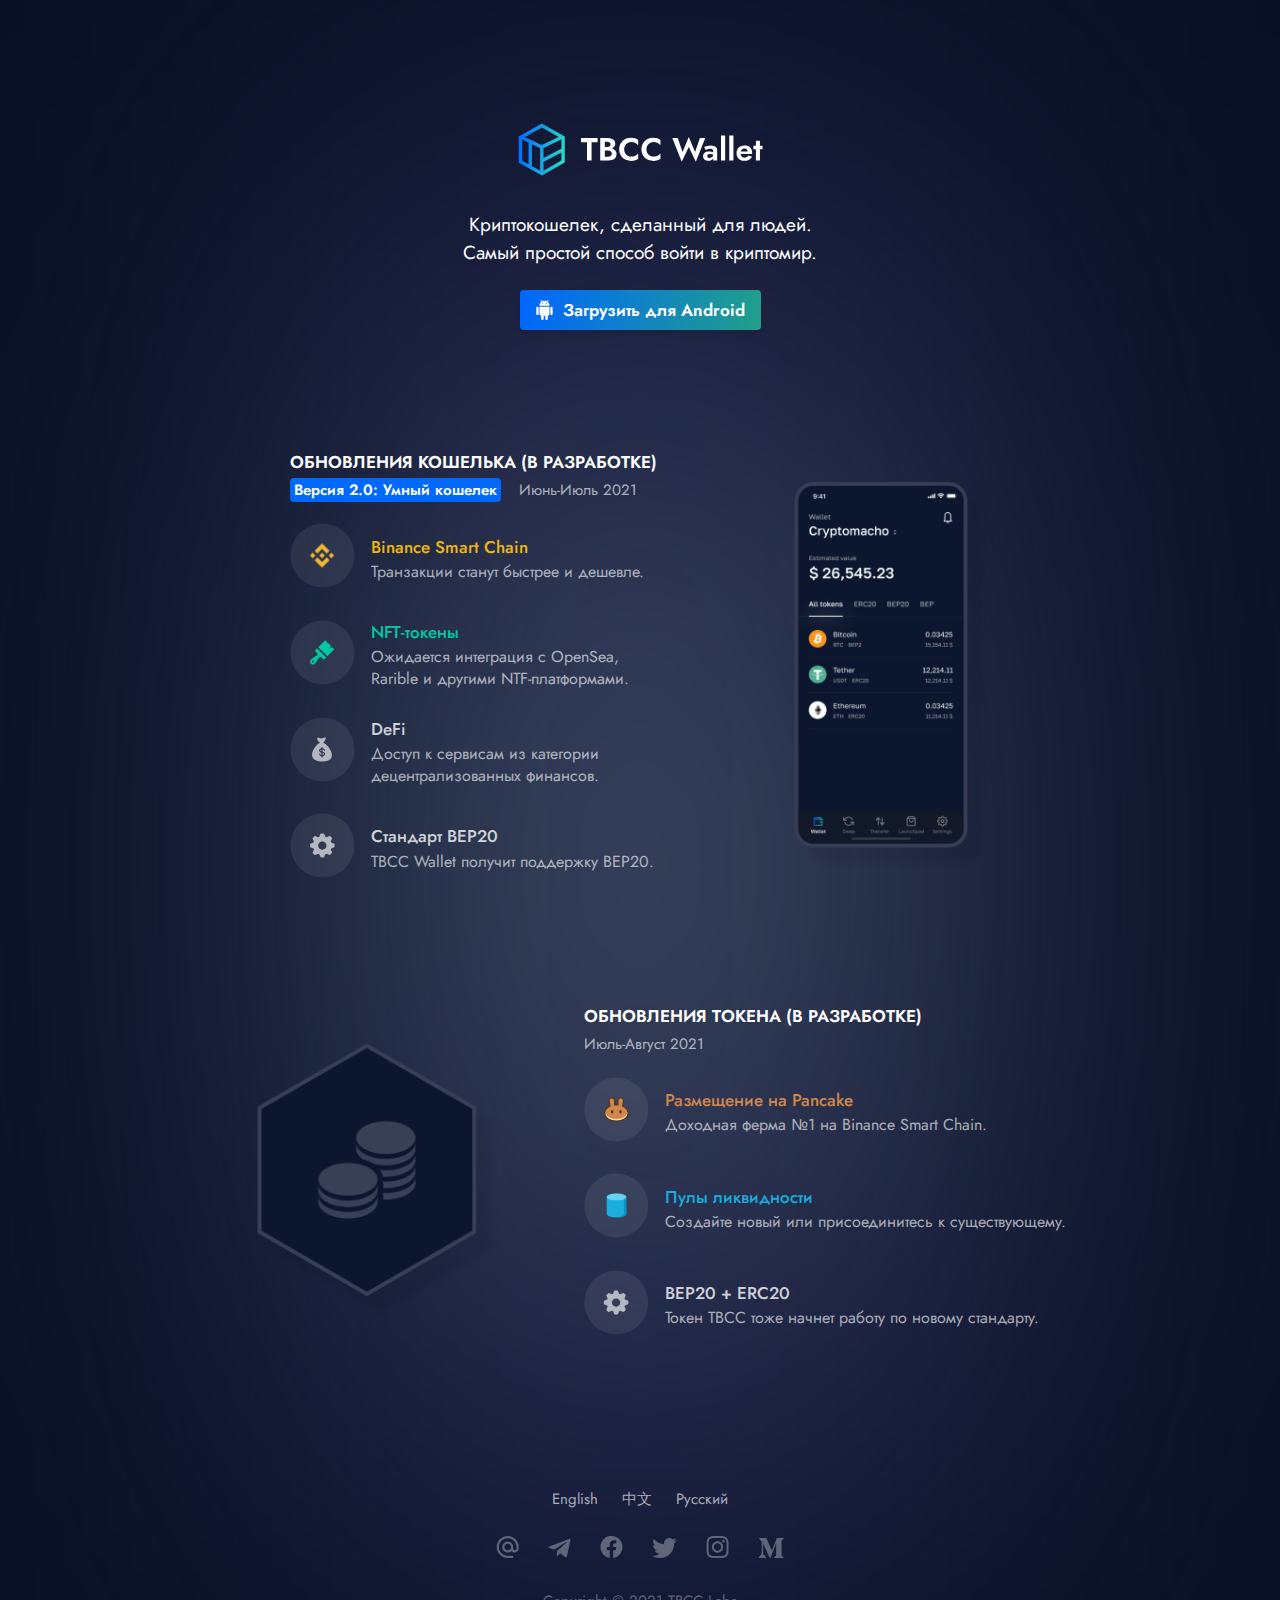
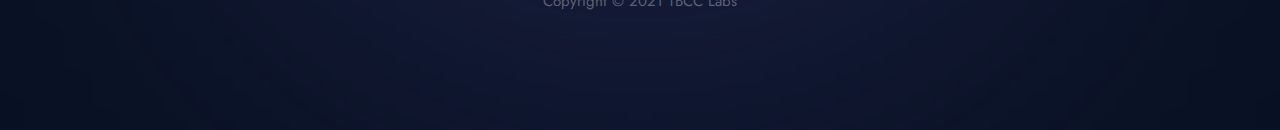
==== commit 599d6313: "lang-en" ====
--- a/ru/index.html
+++ b/ru/index.html
@@ -163,8 +163,8 @@
         </div>
 
         <div class="lang-box">
+            <span id="lang-en">English</span>
             <span id="lang-zh">中文</span>
-            <span id="lang-en">English</span>
             <span id="lang-ru">Русский</span>
         </div>
 
--- a/css/style.css
+++ b/css/style.css
@@ -152,6 +152,10 @@
   @media (max-width: 768px) {
     section {
       padding: 35px 0; } }
+
+.logo img {
+  width: 245px;
+  height: 59px; }
 
 .no-wrap {
   white-space: nowrap; }
